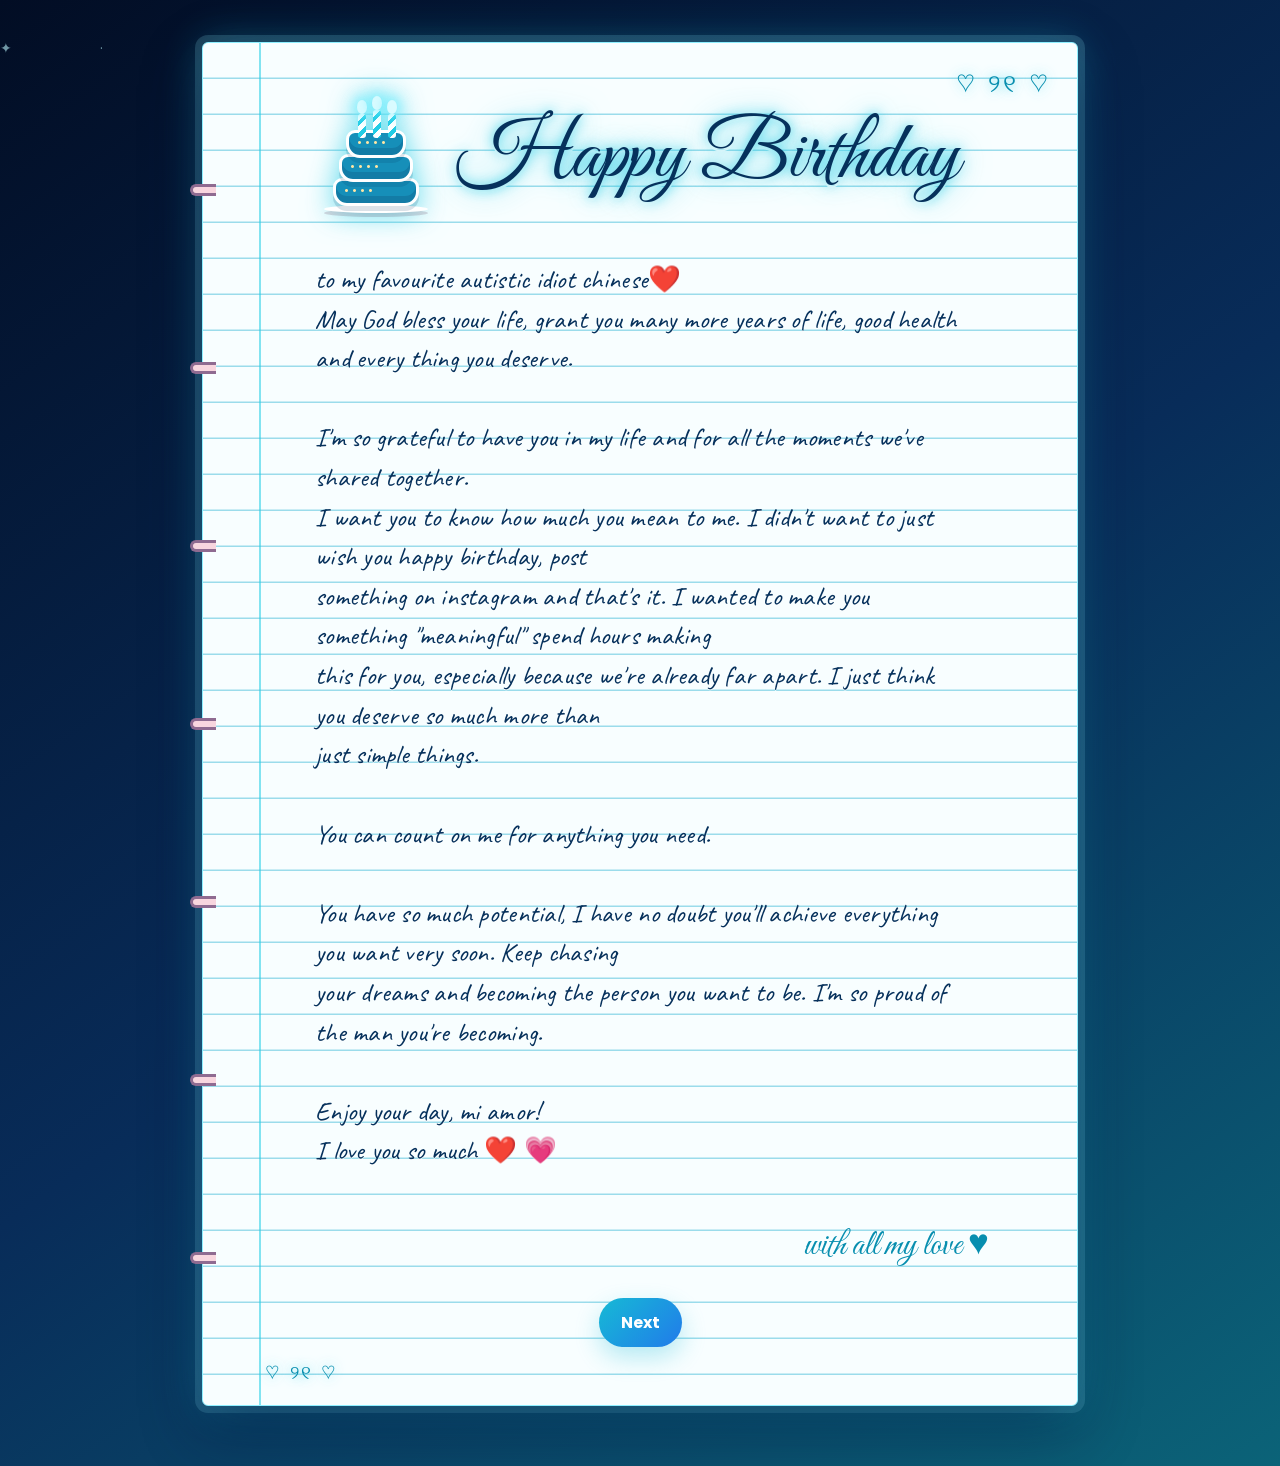
==== birthday-wishes.html @ 6bed5d6e "Initial commit" ====
<!DOCTYPE html>
<html lang="en">

<head>
    <meta charset="UTF-8">
    <meta name="viewport" content="width=device-width, initial-scale=1.0">
    <title>Birthday Wishes for You</title>
    <link rel="preconnect" href="https://fonts.googleapis.com">
    <link rel="preconnect" href="https://fonts.gstatic.com" crossorigin>
    <link
        href="https://fonts.googleapis.com/css2?family=Caveat:wght@500;600;700&family=Great+Vibes&family=Poppins:wght@400;600;700&display=swap"
        rel="stylesheet">
    <style>
        * {
            box-sizing: border-box;
        }

        body {
            margin: 0;
            min-height: 100vh;
            overflow-x: hidden;
            color: #493b52;
            font-family: 'Poppins', sans-serif;
            background:
                radial-gradient(circle at 14% 18%, rgba(255, 230, 238, 0.8), transparent 25%),
                radial-gradient(circle at 86% 78%, rgba(255, 225, 165, 0.55), transparent 28%),
                linear-gradient(135deg, #6d4c87, #c47b91 58%, #efc49b);
        }

        .page {
            width: min(920px, 100%);
            min-height: 100vh;
            margin: auto;
            padding: 42px 22px 60px;
            position: relative;
        }

        .floating-hearts span {
            position: fixed;
            bottom: -30px;
            color: #fff0f5;
            font-size: clamp(1.3rem, 3vw, 2.2rem);
            pointer-events: none;
            animation: rise 8s linear infinite;
            opacity: 0;
        }

        .floating-hearts span:nth-child(1) {
            left: 8%;
            animation-delay: 0s;
        }

        .floating-hearts span:nth-child(2) {
            left: 24%;
            animation-delay: 2.6s;
            color: #ffe6a5;
        }

        .floating-hearts span:nth-child(3) {
            left: 70%;
            animation-delay: 1.4s;
        }

        .floating-hearts span:nth-child(4) {
            left: 88%;
            animation-delay: 4s;
            color: #ffe6a5;
        }

        @keyframes rise {
            0% {
                transform: translateY(0) rotate(-12deg) scale(.7);
                opacity: 0;
            }

            15% {
                opacity: .85;
            }

            85% {
                opacity: .85;
            }

            100% {
                transform: translateY(-110vh) rotate(18deg) scale(1.15);
                opacity: 0;
            }
        }

        .notebook {
            position: relative;
            padding: clamp(26px, 6vw, 62px) clamp(24px, 8vw, 88px) 58px;
            border: 1px solid #d7cbd4;
            border-radius: 6px;
            background:
                linear-gradient(90deg, transparent 0 56px, rgba(230, 123, 157, .45) 56px 58px, transparent 58px),
                repeating-linear-gradient(to bottom, #fffdf8 0 34px, #c8dcf0 35px 36px);
            box-shadow: 0 22px 60px rgba(35, 27, 53, .34), 0 0 0 7px rgba(255, 255, 255, .22);
            animation: pageIn .8s ease both;
        }

        .notebook::before {
            content: '♡ ୨୧ ♡';
            position: absolute;
            top: 22px;
            right: 26px;
            color: #e77b9d;
            font-size: 1.55rem;
            letter-spacing: .12em;
        }

        .notebook::after {
            content: '♡ ୨୧ ♡';
            position: absolute;
            bottom: 18px;
            left: 62px;
            color: #e77b9d;
            font-size: 1.2rem;
            letter-spacing: .12em;
        }

        @keyframes pageIn {
            from {
                opacity: 0;
                transform: translateY(24px) rotate(-1deg);
            }

            to {
                opacity: 1;
                transform: translateY(0) rotate(0);
            }
        }

        .rings {
            position: absolute;
            left: -13px;
            top: 58px;
            bottom: 58px;
            display: flex;
            flex-direction: column;
            justify-content: space-around;
        }

        .rings span {
            width: 26px;
            height: 12px;
            border: 3px solid #8f6b91;
            border-right: 0;
            border-radius: 12px 0 0 12px;
            background: #f8d6df;
        }

        .header {
            display: flex;
            align-items: center;
            justify-content: center;
            gap: 26px;
            margin-bottom: 25px;
        }

        .header h1 {
            margin: 0;
            color: #76516c;
            font-family: 'Great Vibes', cursive;
            font-size: clamp(2.5rem, 8vw, 4.8rem);
            font-weight: 400;
            line-height: 1;
            text-align: center;
            flex: 0 1 auto;
        }

        .cake {
            position: relative;
            width: 110px;
            height: 108px;
            flex: 0 0 auto;
            animation: cakeBob 3s ease-in-out infinite;
        }

        .cake-plate {
            position: absolute;
            left: 3px;
            bottom: 0;
            width: 104px;
            height: 8px;
            border-radius: 50%;
            background: #ffe7a9;
            box-shadow: 0 4px 0 rgba(91, 44, 72, .18);
        }

        .layer {
            position: absolute;
            left: 12px;
            width: 86px;
            height: 28px;
            border: 3px solid #fff0dc;
            border-radius: 9px 9px 14px 14px;
            background: #e77b9d;
            box-shadow: inset 0 -7px rgba(180, 73, 116, .22), 0 5px 0 rgba(102, 42, 82, .14);
        }

        .layer::after {
            content: '•  •  •  •';
            position: absolute;
            top: 1px;
            left: 8px;
            color: #ffe6a4;
            font-size: .8rem;
        }

        .layer.bottom {
            bottom: 7px;
            background: #d9658c;
        }

        .layer.middle {
            bottom: 31px;
            left: 18px;
            width: 74px;
            background: #ef8e9f;
        }

        .layer.top {
            bottom: 55px;
            left: 25px;
            width: 60px;
            background: #f4a4ad;
        }

        .candle {
            position: absolute;
            bottom: 75px;
            width: 8px;
            height: 24px;
            border-radius: 3px;
            background: repeating-linear-gradient(135deg, #fff1b7 0 5px, #e77b9d 5px 9px);
            z-index: 2;
        }

        .candle.one {
            left: 37px;
        }

        .candle.two {
            left: 52px;
            height: 28px;
        }

        .candle.three {
            left: 67px;
        }

        .flame {
            position: absolute;
            top: -14px;
            left: 50%;
            width: 10px;
            height: 14px;
            border-radius: 50%;
            transform: translateX(-50%);
            background: #ffd76a;
            box-shadow: 0 0 12px 4px rgba(255, 200, 80, .55);
            animation: flicker .65s ease-in-out infinite alternate;
        }

        @keyframes cakeBob {

            0%,
            100% {
                transform: translateY(0) rotate(-2deg);
            }

            50% {
                transform: translateY(-7px) rotate(2deg);
            }
        }

        @keyframes flicker {
            from {
                transform: translateX(-50%) scaleY(.85) rotate(-4deg);
            }

            to {
                transform: translateX(-50%) scaleY(1.15) rotate(5deg);
            }
        }

        .subtitle {
            margin: 0 0 26px;
            color: #8c5b78;
            font-family: 'Caveat', cursive;
            font-size: clamp(1.5rem, 4vw, 2.1rem);
            text-align: center;
        }

        .wish {
            margin: 0;
            white-space: pre-line;
            font-family: 'Caveat', cursive;
            font-size: clamp(1.25rem, 3vw, 1.65rem);
            line-height: 1.5;
            letter-spacing: 0.01em;
        }

        .signature {
            margin: 30px 0 0;
            color: #c15b83;
            font-family: 'Great Vibes', cursive;
            font-size: 2.2rem;
            text-align: right;
        }

        .back {
            display: block;
            width: fit-content;
            margin: 30px auto 0;
            padding: 12px 22px;
            border-radius: 999px;
            background: #8d72d6;
            color: white;
            font-family: 'Poppins', sans-serif;
            font-weight: 700;
            text-decoration: none;
            box-shadow: 0 10px 24px rgba(73, 48, 104, .25);
        }

        @media (max-width: 600px) {
            .page {
                padding: 24px 16px 42px;
            }

            .notebook {
                padding: 82px 24px 48px 48px;
            }

            .header {
                flex-direction: column-reverse;
                gap: 12px;
            }

            .rings {
                top: 54px;
                bottom: 48px;
            }

            .notebook::before {
                top: 16px;
                right: 16px;
            }
        }

        body {
            background: linear-gradient(145deg, #020d24, #082c59 52%, #0b6378);
            color: #ffffff;
        }

        .notebook {
            color: #06315c;
            background:
                linear-gradient(90deg, transparent 0 56px, rgba(34, 205, 229, .55) 56px 58px, transparent 58px),
                repeating-linear-gradient(to bottom, #f8feff 0 34px, #9bdceb 35px 36px);
            border-color: #8eefff;
            box-shadow: 0 22px 60px rgba(0, 0, 0, .42), 0 0 0 7px rgba(142, 239, 255, .18);
        }

        .notebook::before,
        .notebook::after,
        .signature {
            color: #078eaf;
        }

        .header h1 {
            color: #06315c;
            text-shadow: 0 0 14px rgba(34, 205, 229, .42);
        }

        .subtitle,
        .wish,
        .final-signature {
            color: #06315c;
        }

        .layer {
            background: #22cde5;
            border-color: #ffffff;
            box-shadow: inset 0 -7px rgba(6, 49, 92, .2), 0 5px 0 rgba(6, 49, 92, .14);
        }

        .layer.bottom,
        .layer.middle,
        .layer.top {
            background: #168fb9;
        }

        .cake-plate {
            background: #ffffff;
        }

        .candle {
            background: repeating-linear-gradient(135deg, #ffffff 0 5px, #22cde5 5px 9px);
        }

        .flame {
            background: #d9fbff;
            box-shadow: 0 0 12px 4px rgba(117, 239, 255, .7);
        }

        .back {
            background: linear-gradient(135deg, #16bad5, #217bea);
            box-shadow: 0 10px 24px rgba(22, 186, 213, .3);
        }

        body::before {
            content: '✦    ·       ✧        ·     ✦       ·        ✧    ·     ✦';
            position: fixed;
            inset: 0;
            z-index: -1;
            color: rgba(189, 248, 255, .58);
            font-size: .9rem;
            letter-spacing: 1em;
            line-height: 6rem;
            white-space: pre-wrap;
            animation: noteSparkle 6s ease-in-out infinite alternate;
        }

        .notebook {
            box-shadow: 0 22px 60px rgba(0, 20, 60, .48), 0 0 0 7px rgba(142, 239, 255, .18), 0 0 42px rgba(34, 205, 229, .34);
            animation: pageIn .8s ease both, notebookGlow 5s ease-in-out 1s infinite alternate;
        }

        .header h1 {
            font-size: clamp(2.8rem, 8vw, 5.1rem);
            text-shadow: 0 0 12px rgba(34, 205, 229, .9), 0 0 30px rgba(34, 205, 229, .65), 0 3px 0 #ffffff;
            text-align: center;
        }

        .header {
            width: 100%;
            justify-content: center;
            align-items: center;
        }

        .header .cake {
            filter: drop-shadow(0 0 14px rgba(34, 205, 229, .72));
        }

        .wish {
            padding: 22px 24px;
            border-left: 0;
            border-right: 0;
            color: #06315c;
            text-shadow: 0 1px rgba(255, 255, 255, .8);
        }

        .notebook::before,
        .notebook::after {
            text-shadow: 0 0 12px rgba(34, 205, 229, .8);
        }

        @keyframes noteSparkle {
            from {
                opacity: .24;
                transform: translateY(0);
            }

            to {
                opacity: .74;
                transform: translateY(10px);
            }
        }

        @keyframes notebookGlow {
            from {
                box-shadow: 0 22px 60px rgba(0, 20, 60, .48), 0 0 0 7px rgba(142, 239, 255, .18), 0 0 30px rgba(34, 205, 229, .24);
            }

            to {
                box-shadow: 0 22px 60px rgba(0, 20, 60, .48), 0 0 0 7px rgba(142, 239, 255, .22), 0 0 62px rgba(34, 205, 229, .54);
            }
        }
    </style>
</head>

<body>
    <div class="floating-hearts" aria-hidden="true"><span>♥</span><span>♥</span><span>♥</span><span>♥</span></div>
    <main class="page">
        <article class="notebook">
            <div class="rings" aria-hidden="true">
                <span></span><span></span><span></span><span></span><span></span><span></span><span></span>
            </div>
            <header class="header">
                <div class="cake" aria-label="Birthday cake with three candles">
                    <span class="cake-plate"></span><span class="layer bottom"></span><span
                        class="layer middle"></span><span class="layer top"></span>
                    <span class="candle one"><span class="flame"></span></span><span class="candle two"><span
                            class="flame"></span></span><span class="candle three"><span class="flame"></span></span>
                </div>
                <h1>Happy Birthday</h1>
            </header>
            <p class="wish">to my favourite autistic idiot chinese❤️
                May God bless your life, grant you many more years of life, good health and every thing you deserve.

                I'm so grateful to have you in my life and for all the moments we've shared together.
                I want you to know how much you mean to me. I didn't want to just wish you happy birthday, post
                something on instagram and that's it. I wanted to make you something "meaningful" spend hours making
                this for you, especially because we're already far apart. I just think you deserve so much more than
                just simple things.

                You can count on me for anything you need.

                You have so much potential, I have no doubt you'll achieve everything you want very soon. Keep chasing
                your dreams and becoming the person you want to be. I'm so proud of the man you're becoming.

                Enjoy your day, mi amor!
                I love you so much ❤️ 💗</p>
            <p class="signature">with all my love ♥</p>
            <a class="back" href="index.html#memories-page">Next</a>
        </article>
    </main>
</body>

</html>
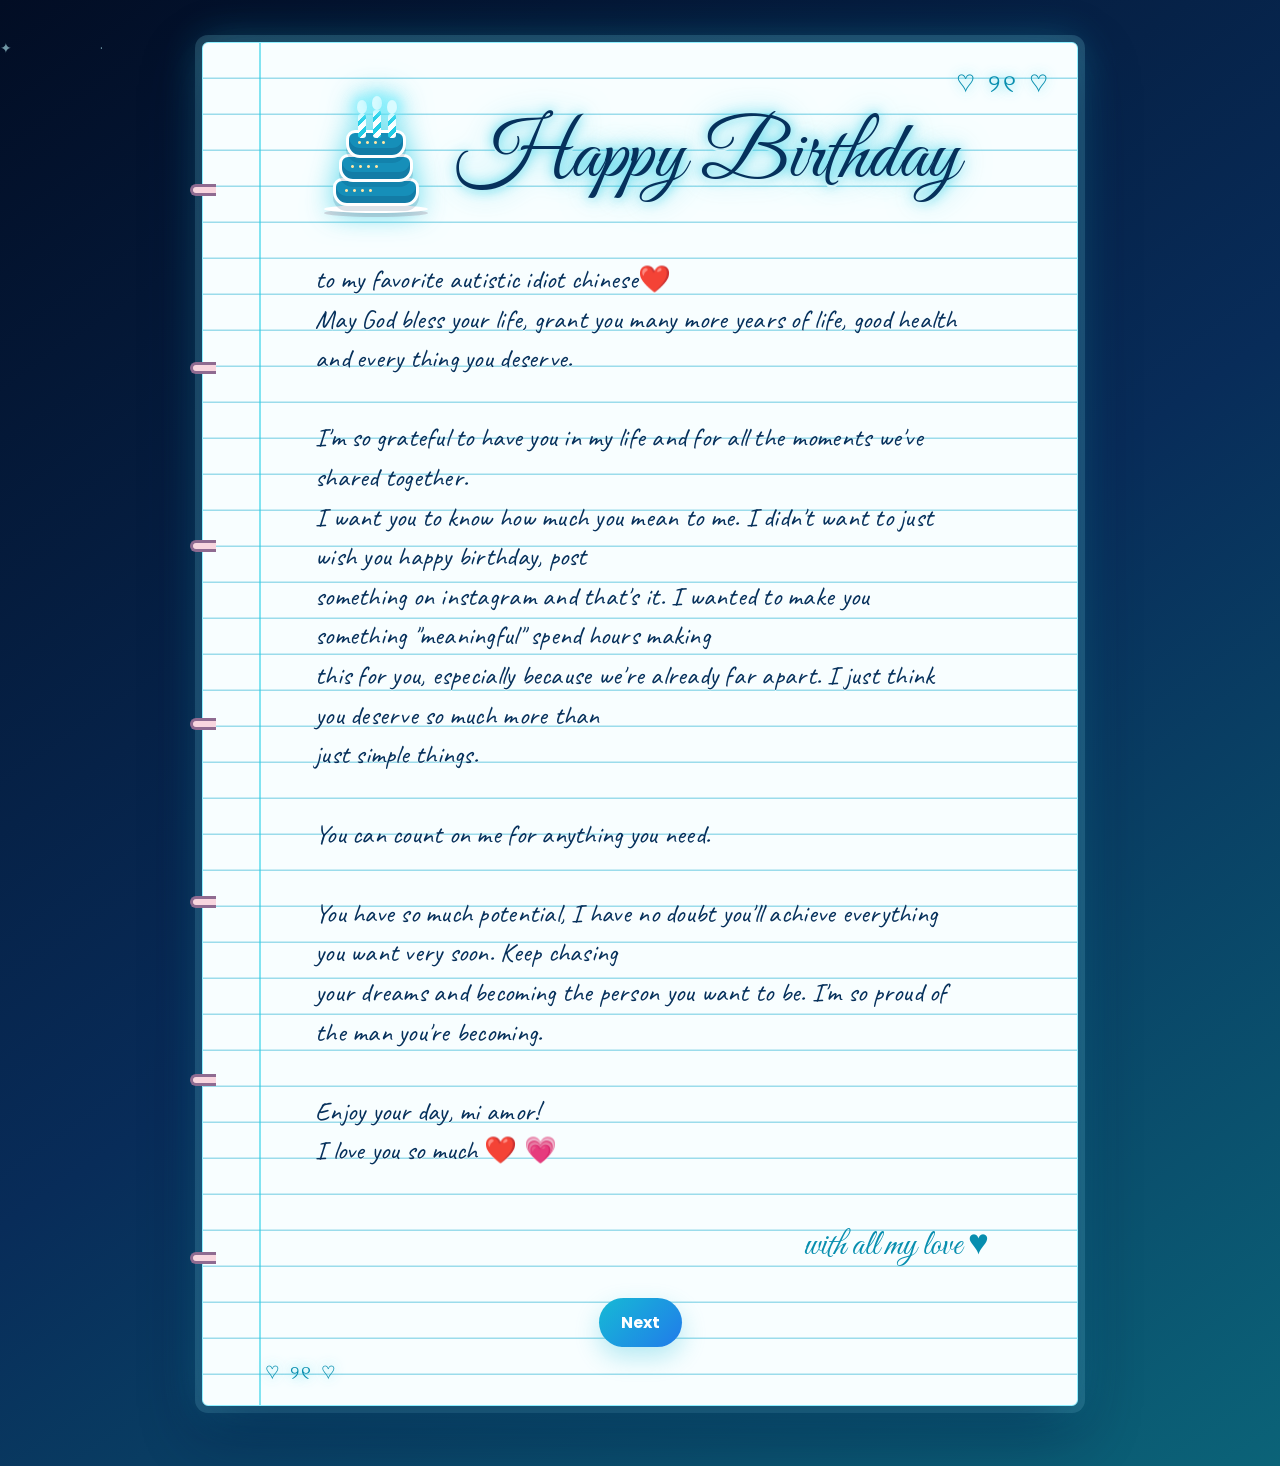
==== commit 26c0d2dd: "Update birthday wish" ====
--- a/birthday-wishes.html
+++ b/birthday-wishes.html
@@ -497,7 +497,7 @@
                 </div>
                 <h1>Happy Birthday</h1>
             </header>
-            <p class="wish">to my favourite autistic idiot chinese❤️
+            <p class="wish">to my favorite autistic idiot chinese❤️
                 May God bless your life, grant you many more years of life, good health and every thing you deserve.
 
                 I'm so grateful to have you in my life and for all the moments we've shared together.
